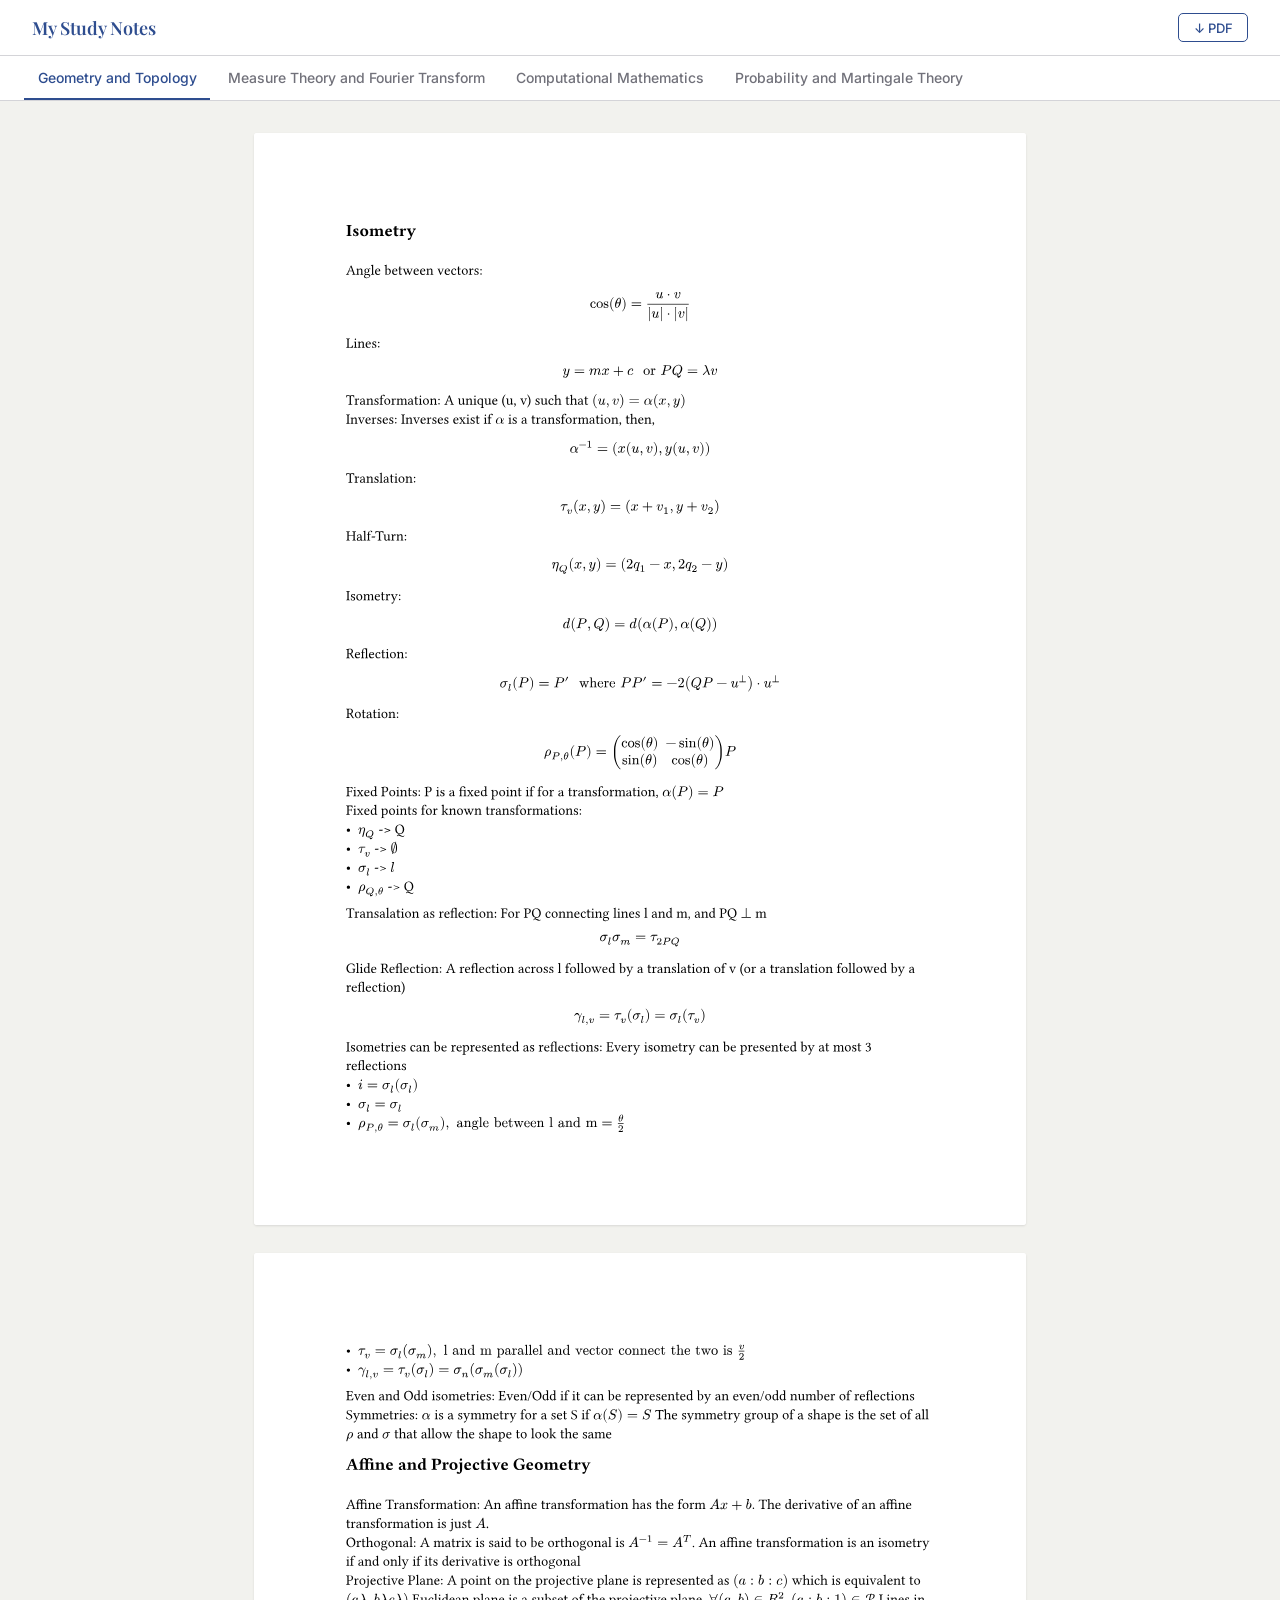
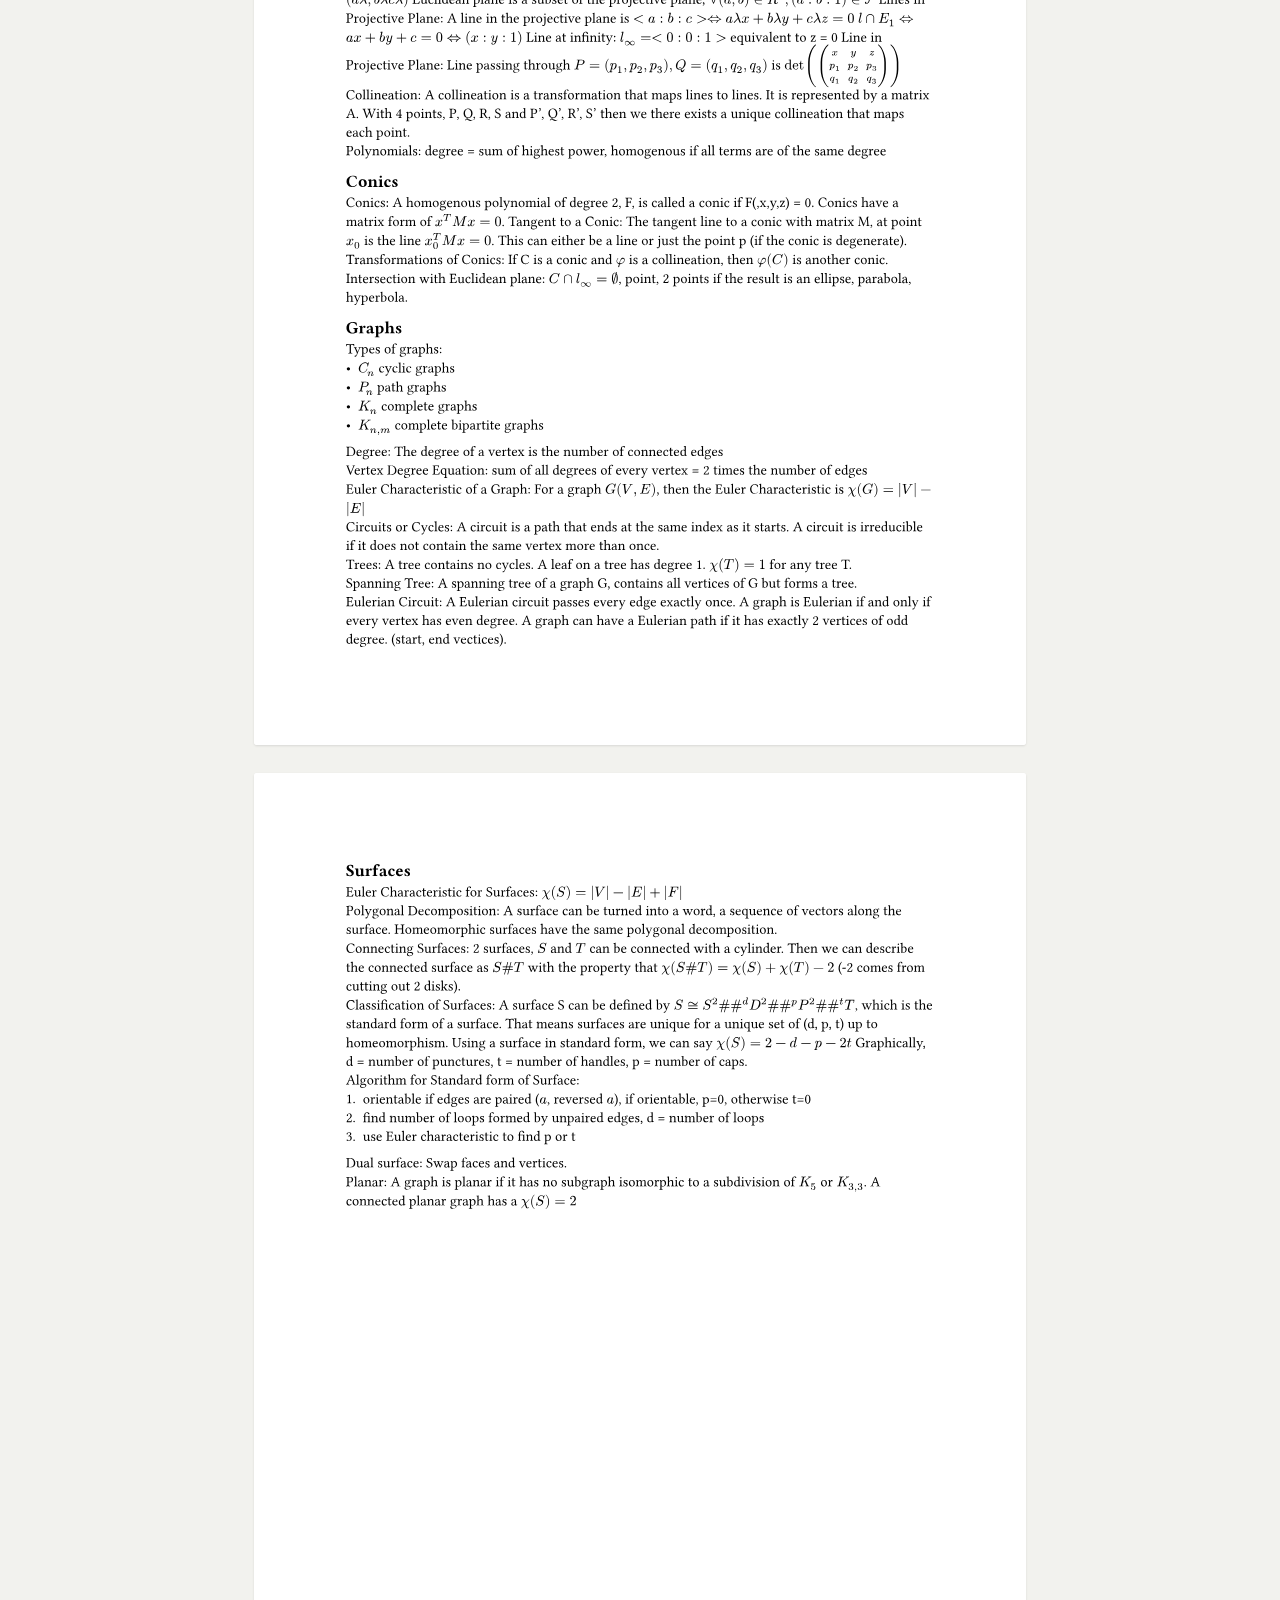
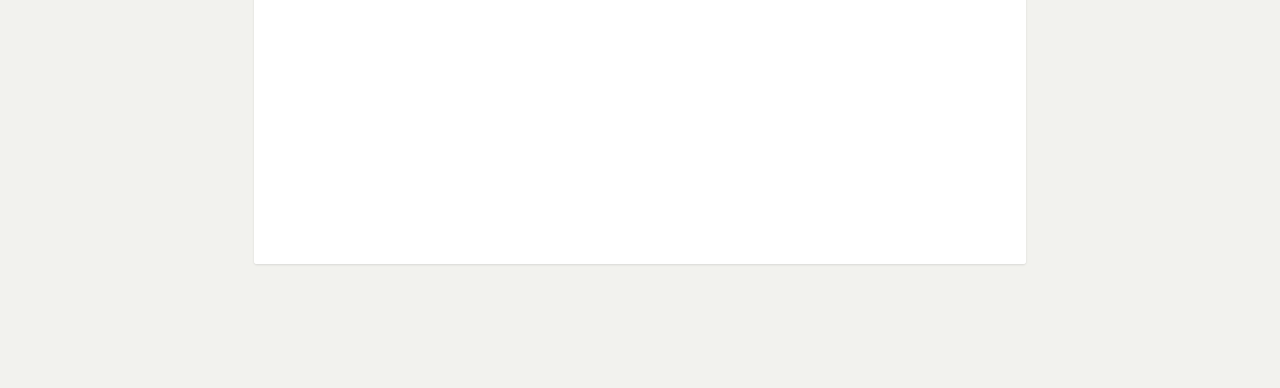
==== index.html @ f323f527 "(feat) compile all svgs, change index to outer file, recompile notes" ====
<!DOCTYPE html>
<html lang="en">
<head>
  <meta charset="UTF-8">
  <meta name="viewport" content="width=device-width, initial-scale=1.0">
  <title>Notes</title>
  <link rel="preconnect" href="https://fonts.googleapis.com">
  <link rel="preconnect" href="https://fonts.gstatic.com" crossorigin>
  <link href="https://fonts.googleapis.com/css2?family=Playfair+Display:wght@600&family=Inter:wght@400;500&display=swap" rel="stylesheet">
  <style>
    :root {
      --bg:          #F2F2EE;
      --surface:     #FFFFFF;
      --accent:      #2E4D8F;
      --text-primary:   #18181B;
      --text-secondary: #71717A;
      --border:      #D4D4D8;
      --shadow:      0 1px 3px rgba(0,0,0,0.07), 0 1px 2px rgba(0,0,0,0.04);
      --header-h:    56px;
      --nav-h:       44px;
    }

    *, *::before, *::after { box-sizing: border-box; margin: 0; padding: 0; }
    html { scroll-behavior: smooth; }

    body {
      background: var(--bg);
      color: var(--text-primary);
      font-family: 'Inter', system-ui, sans-serif;
      -webkit-font-smoothing: antialiased;
      min-height: 100vh;
    }

    #site-header {
      position: sticky;
      top: 0;
      z-index: 100;
      background: var(--surface);
      border-bottom: 1px solid var(--border);
      display: flex;
      align-items: center;
      justify-content: space-between;
      padding: 0 2rem;
      height: var(--header-h);
    }

    .site-title {
      font-family: 'Playfair Display', Georgia, serif;
      font-size: 1.125rem;
      font-weight: 600;
      color: var(--accent);
      letter-spacing: -0.01em;
    }

    .btn-download {
      display: inline-flex;
      align-items: center;
      gap: 0.3rem;
      font-size: 0.8125rem;
      font-weight: 500;
      color: var(--accent);
      background: transparent;
      border: 1.5px solid var(--accent);
      padding: 0.35rem 0.9rem;
      border-radius: 5px;
      text-decoration: none;
      transition: background 0.15s, color 0.15s;
      white-space: nowrap;
    }
    .btn-download:hover { background: var(--accent); color: var(--surface); }

    #subject-nav {
      position: sticky;
      top: var(--header-h);
      z-index: 90;
      background: var(--surface);
      border-bottom: 1px solid var(--border);
      display: flex;
      overflow-x: auto;
      padding: 0 1.5rem;
      gap: 0.25rem;
      scrollbar-width: none;
    }
    #subject-nav::-webkit-scrollbar { display: none; }

    .nav-tab {
      flex-shrink: 0;
      padding: 0 0.85rem;
      height: var(--nav-h);
      font-family: 'Inter', sans-serif;
      font-size: 0.875rem;
      font-weight: 500;
      color: var(--text-secondary);
      background: none;
      border: none;
      border-bottom: 2px solid transparent;
      cursor: pointer;
      transition: color 0.15s, border-color 0.15s;
      white-space: nowrap;
    }
    .nav-tab:hover { color: var(--text-primary); }
    .nav-tab.active { color: var(--accent); border-bottom-color: var(--accent); }

    #content {
      max-width: 820px;
      margin: 2rem auto;
      padding: 0 1.5rem 4rem;
    }

    .page-object {
      display: block;
      width: 100%;
      aspect-ratio: 210 / 297;
      background: var(--surface);
      border-radius: 3px;
      box-shadow: var(--shadow);
      margin-bottom: 1.75rem;
    }

    .state-msg {
      text-align: center;
      padding: 5rem 0;
      color: var(--text-secondary);
      font-size: 0.875rem;
      line-height: 1.6;
    }
    .state-msg strong {
      display: block;
      color: var(--text-primary);
      font-size: 0.9375rem;
      margin-bottom: 0.4rem;
    }

    /* ── Responsive ──────────────────────────────── */

    @media (max-width: 600px) {
      #site-header { padding: 0 1rem; }
      #subject-nav { padding: 0 0.5rem; }
      #content     { padding: 0 0.75rem 3rem; margin-top: 1.25rem; }
    }

    @media (prefers-reduced-motion: reduce) {
      .nav-tab, .btn-download { transition: none; }
    }
  </style>
</head>
<body>

  <header id="site-header">
    <span class="site-title">Notes</span>
    <a id="download-btn" class="btn-download" style="visibility:hidden">↓ PDF</a>
  </header>

  <nav id="subject-nav" role="tablist" aria-label="Subjects"></nav>

  <main id="content" role="main"></main>

  <script src="svg_load.js" defer></script>
</body>
</html>
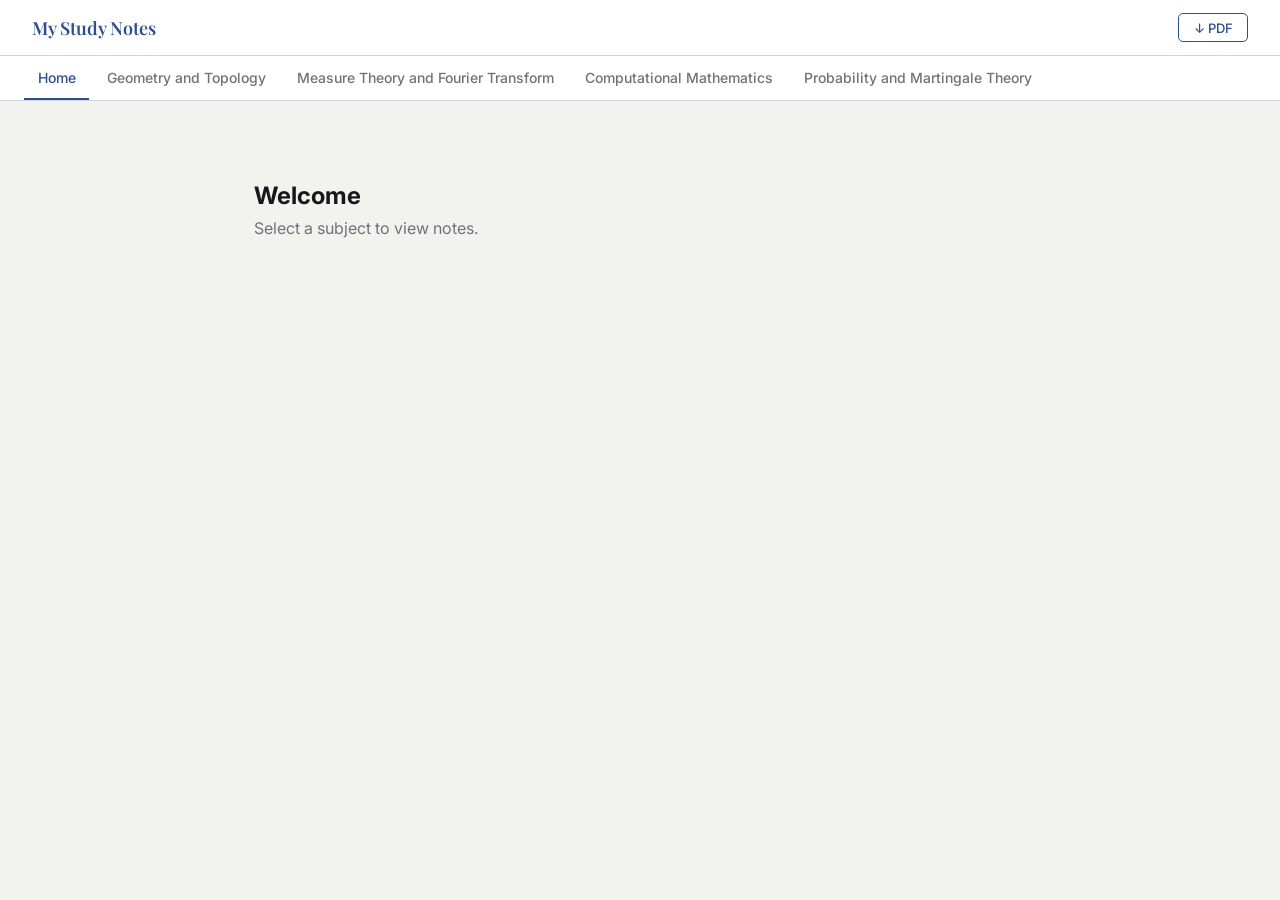
==== commit dfdf120b: "(feat) change to using css" ====
--- a/index.html
+++ b/index.html
@@ -7,148 +7,13 @@
   <link rel="preconnect" href="https://fonts.googleapis.com">
   <link rel="preconnect" href="https://fonts.gstatic.com" crossorigin>
   <link href="https://fonts.googleapis.com/css2?family=Playfair+Display:wght@600&family=Inter:wght@400;500&display=swap" rel="stylesheet">
-  <style>
-    :root {
-      --bg:          #F2F2EE;
-      --surface:     #FFFFFF;
-      --accent:      #2E4D8F;
-      --text-primary:   #18181B;
-      --text-secondary: #71717A;
-      --border:      #D4D4D8;
-      --shadow:      0 1px 3px rgba(0,0,0,0.07), 0 1px 2px rgba(0,0,0,0.04);
-      --header-h:    56px;
-      --nav-h:       44px;
-    }
-
-    *, *::before, *::after { box-sizing: border-box; margin: 0; padding: 0; }
-    html { scroll-behavior: smooth; }
-
-    body {
-      background: var(--bg);
-      color: var(--text-primary);
-      font-family: 'Inter', system-ui, sans-serif;
-      -webkit-font-smoothing: antialiased;
-      min-height: 100vh;
-    }
-
-    #site-header {
-      position: sticky;
-      top: 0;
-      z-index: 100;
-      background: var(--surface);
-      border-bottom: 1px solid var(--border);
-      display: flex;
-      align-items: center;
-      justify-content: space-between;
-      padding: 0 2rem;
-      height: var(--header-h);
-    }
-
-    .site-title {
-      font-family: 'Playfair Display', Georgia, serif;
-      font-size: 1.125rem;
-      font-weight: 600;
-      color: var(--accent);
-      letter-spacing: -0.01em;
-    }
-
-    .btn-download {
-      display: inline-flex;
-      align-items: center;
-      gap: 0.3rem;
-      font-size: 0.8125rem;
-      font-weight: 500;
-      color: var(--accent);
-      background: transparent;
-      border: 1.5px solid var(--accent);
-      padding: 0.35rem 0.9rem;
-      border-radius: 5px;
-      text-decoration: none;
-      transition: background 0.15s, color 0.15s;
-      white-space: nowrap;
-    }
-    .btn-download:hover { background: var(--accent); color: var(--surface); }
-
-    #subject-nav {
-      position: sticky;
-      top: var(--header-h);
-      z-index: 90;
-      background: var(--surface);
-      border-bottom: 1px solid var(--border);
-      display: flex;
-      overflow-x: auto;
-      padding: 0 1.5rem;
-      gap: 0.25rem;
-      scrollbar-width: none;
-    }
-    #subject-nav::-webkit-scrollbar { display: none; }
-
-    .nav-tab {
-      flex-shrink: 0;
-      padding: 0 0.85rem;
-      height: var(--nav-h);
-      font-family: 'Inter', sans-serif;
-      font-size: 0.875rem;
-      font-weight: 500;
-      color: var(--text-secondary);
-      background: none;
-      border: none;
-      border-bottom: 2px solid transparent;
-      cursor: pointer;
-      transition: color 0.15s, border-color 0.15s;
-      white-space: nowrap;
-    }
-    .nav-tab:hover { color: var(--text-primary); }
-    .nav-tab.active { color: var(--accent); border-bottom-color: var(--accent); }
-
-    #content {
-      max-width: 820px;
-      margin: 2rem auto;
-      padding: 0 1.5rem 4rem;
-    }
-
-    .page-object {
-      display: block;
-      width: 100%;
-      aspect-ratio: 210 / 297;
-      background: var(--surface);
-      border-radius: 3px;
-      box-shadow: var(--shadow);
-      margin-bottom: 1.75rem;
-    }
-
-    .state-msg {
-      text-align: center;
-      padding: 5rem 0;
-      color: var(--text-secondary);
-      font-size: 0.875rem;
-      line-height: 1.6;
-    }
-    .state-msg strong {
-      display: block;
-      color: var(--text-primary);
-      font-size: 0.9375rem;
-      margin-bottom: 0.4rem;
-    }
-
-    /* ── Responsive ──────────────────────────────── */
-
-    @media (max-width: 600px) {
-      #site-header { padding: 0 1rem; }
-      #subject-nav { padding: 0 0.5rem; }
-      #content     { padding: 0 0.75rem 3rem; margin-top: 1.25rem; }
-    }
-
-    @media (prefers-reduced-motion: reduce) {
-      .nav-tab, .btn-download { transition: none; }
-    }
-  </style>
+  <link rel="stylesheet" href="style.css">
 </head>
 <body>
 
   <header id="site-header">
     <span class="site-title">Notes</span>
-    <a id="download-btn" class="btn-download" style="visibility:hidden">↓ PDF</a>
+    <a id="download-btn" class="btn-download" style="visibility:hidden" download target="_blank">↓ PDF</a>
   </header>
 
   <nav id="subject-nav" role="tablist" aria-label="Subjects"></nav>
--- a/style.css
+++ b/style.css
@@ -0,0 +1,140 @@
+:root {
+  --bg:             #F2F2EE;
+  --surface:        #FFFFFF;
+  --accent:         #2E4D8F;
+  --text-primary:   #18181B;
+  --text-secondary: #71717A;
+  --border:         #D4D4D8;
+  --shadow:         0 1px 3px rgba(0,0,0,0.07), 0 1px 2px rgba(0,0,0,0.04);
+  --header-h:       56px;
+  --nav-h:          44px;
+}
+
+*, *::before, *::after { box-sizing: border-box; margin: 0; padding: 0; }
+html { scroll-behavior: smooth; }
+
+body {
+  background: var(--bg);
+  color: var(--text-primary);
+  font-family: 'Inter', system-ui, sans-serif;
+  -webkit-font-smoothing: antialiased;
+  min-height: 100vh;
+}
+
+/* ── Header ─────────────────────────────────── */
+
+#site-header {
+  position: sticky;
+  top: 0;
+  z-index: 100;
+  background: var(--surface);
+  border-bottom: 1px solid var(--border);
+  display: flex;
+  align-items: center;
+  justify-content: space-between;
+  padding: 0 2rem;
+  height: var(--header-h);
+}
+
+.site-title {
+  font-family: 'Playfair Display', Georgia, serif;
+  font-size: 1.125rem;
+  font-weight: 600;
+  color: var(--accent);
+  letter-spacing: -0.01em;
+}
+
+.btn-download {
+  display: inline-flex;
+  align-items: center;
+  gap: 0.3rem;
+  font-size: 0.8125rem;
+  font-weight: 500;
+  color: var(--accent);
+  background: transparent;
+  border: 1.5px solid var(--accent);
+  padding: 0.35rem 0.9rem;
+  border-radius: 5px;
+  text-decoration: none;
+  transition: background 0.15s, color 0.15s;
+  white-space: nowrap;
+}
+.btn-download:hover { background: var(--accent); color: var(--surface); }
+
+/* ── Subject nav ─────────────────────────────── */
+
+#subject-nav {
+  position: sticky;
+  top: var(--header-h);
+  z-index: 90;
+  background: var(--surface);
+  border-bottom: 1px solid var(--border);
+  display: flex;
+  overflow-x: auto;
+  padding: 0 1.5rem;
+  gap: 0.25rem;
+  scrollbar-width: none;
+}
+#subject-nav::-webkit-scrollbar { display: none; }
+
+.nav-tab {
+  flex-shrink: 0;
+  padding: 0 0.85rem;
+  height: var(--nav-h);
+  font-family: 'Inter', sans-serif;
+  font-size: 0.875rem;
+  font-weight: 500;
+  color: var(--text-secondary);
+  background: none;
+  border: none;
+  border-bottom: 2px solid transparent;
+  cursor: pointer;
+  transition: color 0.15s, border-color 0.15s;
+  white-space: nowrap;
+}
+.nav-tab:hover { color: var(--text-primary); }
+.nav-tab.active { color: var(--accent); border-bottom-color: var(--accent); }
+
+/* ── Content ─────────────────────────────────── */
+
+#content {
+  max-width: 820px;
+  margin: 2rem auto;
+  padding: 0 1.5rem 4rem;
+}
+
+.page-object {
+  display: block;
+  width: 100%;
+  aspect-ratio: 210 / 297; /* A4 — change to 8.5 / 11 for US Letter */
+  background: var(--surface);
+  border-radius: 3px;
+  box-shadow: var(--shadow);
+  margin-bottom: 1.75rem;
+}
+
+.state-msg {
+  text-align: center;
+  padding: 5rem 0;
+  color: var(--text-secondary);
+  font-size: 0.875rem;
+  line-height: 1.6;
+}
+.state-msg strong {
+  display: block;
+  color: var(--text-primary);
+  font-size: 0.9375rem;
+  margin-bottom: 0.4rem;
+}
+
+/* ── Responsive ──────────────────────────────── */
+
+@media (max-width: 600px) {
+  #site-header { padding: 0 1rem; }
+  #subject-nav { padding: 0 0.5rem; }
+  #content     { padding: 0 0.75rem 3rem; margin-top: 1.25rem; }
+}
+
+@media (prefers-reduced-motion: reduce) {
+  .nav-tab, .btn-download { transition: none; }
+}
